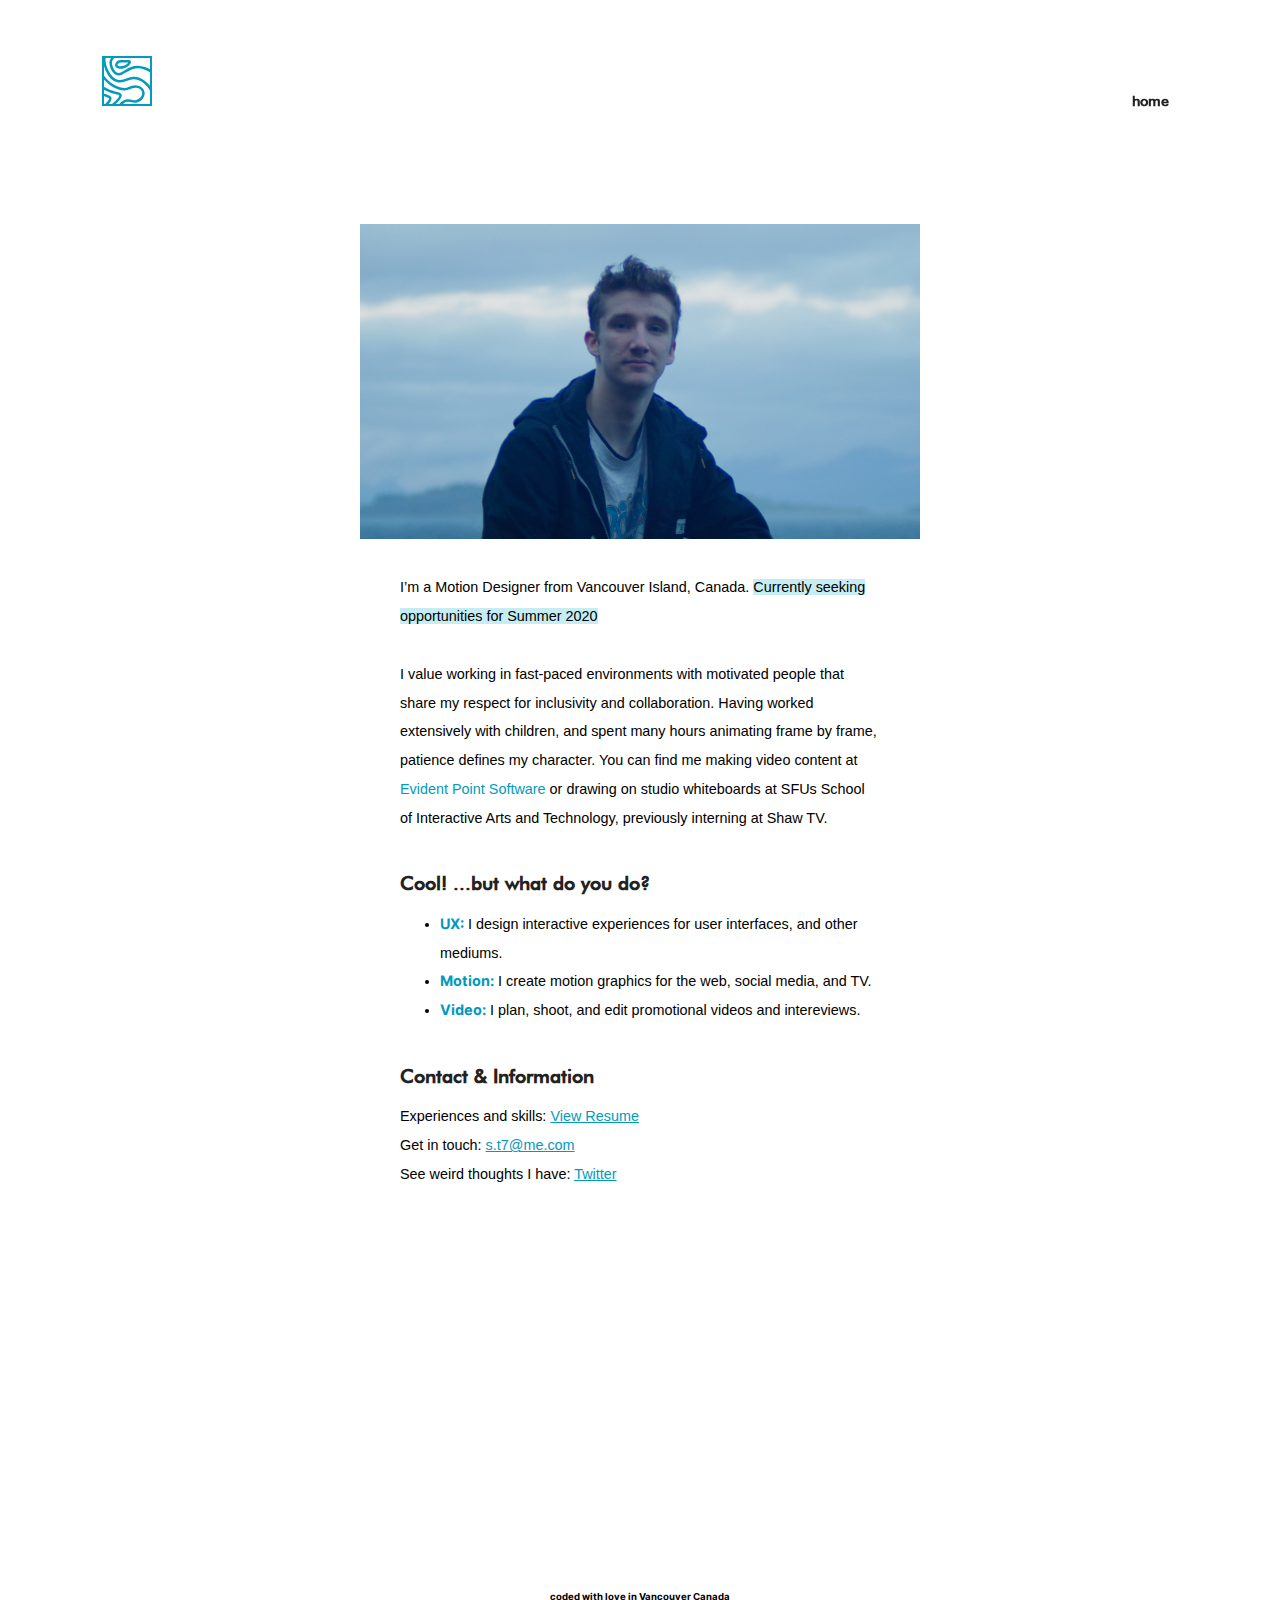
==== about.html @ 358f9675 "technically second commit" ====
<!DOCTYPE html>
<html lang=en>

<head>
  <meta charset="utf-8">
  <meta name="viewport" content="width=device-width, initial-scale=1.0">
  <title> About — Stephen T </title>
  <link rel="shortcut icon"
      type="image/png"
      href="images/favicon-logo-01.png">
  <link href="CSS/main.css" rel="stylesheet">
  <link rel="stylesheet" href="CSS/fonts.css">
  <link rel="stylesheet" href="CSS/flexbox.css">
</head>

<body>
  <!---------------------------------------------------------------------
                            MAIN NAV
  ----------------------------------------------------------------------->
  <nav class="nav-container">
    <div class="site-logo-nav">
      <a href="index.html">
        <img class= "site-logo-image"src="images/Logo-01.svg" alt="Logo: Wavy lines like weather or topographic map">  <!--style="width:50px" -->
      </a>
    </div>
    <div class="about-nav">
      <a class = "about-link" href="index.html"> home </a>
    </div>
  </nav>
  <!----------------------------------------------------------------------
                            MAIN CONTENT
  ----------------------------------------------------------------------->
  <div class="one-column-container">
    <div class="one-column-item">
      <figure class="one-column-image">
        <img class="column-image hero-image" src="images/pictureofme-01.jpg" alt="Stephen Therriault on a blue sky">
      </figure>
    </div>
    <div class="one-column-text">
        <p> I’m a Motion Designer from Vancouver Island, Canada. <em> Currently seeking opportunities for Summer 2020 </em>
    </div>
    <div class="one-column-text">
        <p> I value working in fast-paced environments with motivated people that share my respect for inclusivity and collaboration. Having worked extensively with children, and spent many hours animating frame by frame, patience defines my character. You can find me making video content at <a href"https://www.evidentpoint.com/">Evident Point Software</a> or drawing on studio whiteboards at SFUs School of Interactive Arts and Technology, previously interning at Shaw TV. </p>
    </div>
    <div class="one-column-text">
      <h4>Cool! ...but what do you do?</h4>
    </div>

    <div class="one-column-text">
        <ul>
          <li> <b> UX:</b> I design interactive experiences for user interfaces, and other mediums.</li>
          <li> <b> Motion:</b> I create motion graphics for the web, social media, and TV.</li>
          <li> <b> Video:</b> I plan, shoot, and edit promotional videos and intereviews.  </li>
        </ul>
    </div>

    <div class="one-column-text">
      <h4>Contact & Information </h4>
    </div>

    <div id="contact" class="one-column-text">
        <p>
          Experiences and skills: <a href="Resume-variant4.pdf" target="blank">View Resume</a> <br>

          Get in touch: <a href="mailto:s.t7@me.com?Subject=I'd%20like%20to%20get%20in%20touch%20with%20you" target="_top">s.t7@me.com</a><br>

          See weird thoughts I have: <a href="https://twitter.com/StephTherriault" target="blank">Twitter</a> <br>

        </p>
    </div>
    <div class=two-column-text-item>
    <!-- dummy for scroll spacing -->
    </div>
  </div>
  <footer>
    <div class="footer-text">
      <h5> coded with love in Vancouver Canada</h5>
    </div>
  </footer>
</body>
---- CSS/main.css ----
/* ------------- MAIN CONTENT -------------*/
h1{
  font-family:"Tiempos", Times, serif;
  font-size: 2.5em;
  letter-spacing: 1.9px;
  color:#222222;
}

h2{
  display: inline;
  font-family: "Futura", Verdana, sans-serif;
  font-weight: 800;
  font-size: 2em;
  color:#222222;
 /* test if this would work better as inter */
}

h3{
  font-family: "Inter", Verdana, sans-serif;
  font-weight: bold;
  font-size: 0.7em;
  color:grey;
  margin-top:0.15rem;
  margin-bottom:0.3rem;
}

h4{
  display: inline;
  font-family: "Futura", Verdana, sans-serif;
  font-weight: 800;
  font-size: 1.2em;
  color:#222222;
  margin-bottom: 0rem;
    /* test if this would work better as inter */

}
p,ol,ul{
  font-family: "Inter", Verdana, sans-serif;
  font-weight: 400;
  font-size: 0.9em;
  line-height: 1.8rem;
}

figcaption{
  font-family: "Inter", Verdana, sans-serif;
  font-weight: 800;
  font-size: 0.6em;
  line-height: 1rem;
  color:grey;
}

h5{
  font-family: "Inter", Verdana, sans-serif;
  font-weight: bold;
  font-size: 0.6em;
  line-height: 2.3rem;
}
em{
  font-style:normal;
  background-color: #c6edf4;
}

b{
  color: #029ABC;
}

a{
  color: #029ABC;
}


/* ------------- MAIN NAV -------------*/

.about-link{
  font-family: "Futura", Verdana, sans-serif;
  font-weight: 800;
  font-size: 0.9em;
  text-decoration: none;
  color:#222222;
  transition: all 0.2 ease-out;
}
.about-link:hover{
  text-decoration: underline;
}
.site-logo-image{
  width:50px;
  background-color: #FFFFFF;
  transition: all 0.14s ease-out;
  padding-left:
}
.site-logo-image:hover{
  width:60px;
  padding-left: 10px;
  background-color: #FFFFFF;
}

/* ------------- HOME CONTENT -------------*/

.scroll-indicator-active{
  width:100%;
  display:block;
  text-align: center;
  margin-top: 0;
  font-size: 1rem;
  color: #A8A8A8;
  position:relative;
  animation:bobbing 1s infinite;
  animation-direction: alternate;
  animation-timing-function: ease-in-out;
  opacity:1;
}
@keyframes bobbing {
  from{top:0px;
      opacity:0.3;}
  to{top:10px;
      opacity:1;}
}
.scroll-indicator-inactive{
  width:100%;
  display:block;
  text-align: center;
  margin-top: 0;
  font-size: 1rem;
  color: #A8A8A8;
  position:relative;
  animation:fade-out 0.4s;
  opacity:0;
}


.home-CTA{
  font-family: "Futura", Verdana, sans-serif;
  font-weight: 400;
  font-size: 16px;
  border-top-left-radius: 16px;
  border-bottom-right-radius: 16px;


  border-style: solid;
  border-width: 2px;
  border-color: #029ABC;
  color: #029ABC;
  background: #FFFFFF;
  padding-left: 2rem;
  padding-right: 2.2rem;
  padding-top: 0.5rem;
  padding-bottom: 0.5rem;
  text-decoration: none;
  transition: all 0.3s ease-out;
}

.home-CTA:hover{
  color: #FFFFFF;
  background: #029ABC;
}

/* ------------- HOME SCROLL -------------*/
.hero-active{
  animation:fade-in 0.2s 1;
  animation-direction: alternate;
  animation-timing-function: ease-in-out;
  opacity:1;
  z-index: 2;
}
@keyframes fade-in {
  from{opacity:0;}to{opacity:1;}
}
.hero-inactive{
  animation:fade-out 0.2s 1;
  animation-direction: alternate;
  animation-timing-function: ease-in-out;
  animation-delay: 0s;
  opacity:0;
  z-index: 1;
}
@keyframes fade-out {
  from{opacity:1;}to{opacity:0;}
}



/*-----------Footer content --------*/
.footer-text{
text-align: center;
}
---- CSS/fonts.css ----
@font-face{
  font-family: "Tiempos";
  font-weight: bold;
  font-style: normal;
  src: url('../fonts/TiemposHeadline-Bold.otf') format("opentype")
}

@font-face{
  font-family: "Futura";
  font-weight: medium;
  font-style: normal;
  src: url('../fonts/Futura.ttf') format("truetype");
}

@font-face{
  font-family: "Helvetica";
  font-weight: medium;
  font-style: normal;
  src: url('../fonts/Helvetica.otf') format("opentype");
}

@font-face {
  font-family: "Inter";
  font-weight: lighter;
  font-style: normal;
  src: url('../fonts/Inter-Light-Beta.otf') format("opentype");
}
@font-face {
  font-family: "Inter";
  font-weight: bold;
  font-style: normal;
  src: url('../fonts/Inter-Bold.otf') format("opentype");
}
---- CSS/flexbox.css ----
*,*::after, *::before{
  box-sizing:border-box;
}

body{
  margin-left: 10%;
  margin-right:10%;
  scroll-behavior: smooth;
  overflow-x: hidden;
}

figcaption{
  width:80%;
  display:block;
  margin-left: auto;
  margin-right: auto;
  padding-top: 0.2rem;
}

/* ------------- MAIN NAV -------------*/
nav{
  position:fixed;
  top:0;
  Left:0;
}
.site-logo-nav{
  padding:3.5rem 8%;
}
.about-nav{
    padding:5.6rem 8%;
}
.nav-container{
  width:100%;
  display: flex;
  flex-direction: row;
  align-items: baseline;
  /* For Viewing Flexbox:
  background:green;
  */
}

.site-logo-nav{
  flex: 90 1 auto;
  /* For Viewing Flexbox:
  margin:0.5rem;
  background:red; */

}
.about-nav{
  flex: 1 1 auto;
  /* For Viewing Flexbox:
  margin:0.5rem;
  background:red; */

}
/* ------------- SINGLE COLUMN -------------*/
.one-column-container{
  display:flex;
  flex-direction: column;
  align-items: center;
  justify-content: center;
  margin-right: auto;
  margin-left: auto;
  width:auto;
  max-width:40rem;
  min-width:10rem;
  /*-- for making flexbox visible:
    background-color: red; */
}
  .one-column-item{
    display: flex;
    flex: 1 1 auto;
  }
  .one-column-text{
    display: flex;
    flex: 1 1 auto;
    width:75%;
  }
  .one-column-image{
    width:100%;
    min-width: 300px;
  }
      .column-image{
        height: auto;
        width:100%;
      }
      .column-image-mockup{
        height: auto;
        display:block;
        margin-left: auto;
        margin-right: auto;
        width:60%;
        max-width: 22rem;
      }
      .column-image-half-mockup{
        height: auto;
        display:block;
        margin-left: auto;
        margin-right: auto;
        width:60%;
        max-width: 22rem;
      }
      .column-image-small{
        height: auto;
        display:block;
        margin-left: auto;
        margin-right: auto;
        width:60%;
        max-width: 28rem;
      }
.hero-image{
  margin-top: 12.5rem;
}
.iframe-container{
  overflow: hidden;
  padding-top: 49%;
  position:relative;
}
.iframe-container iframe{
  position:absolute;
  border:0;
  top: 0;
  left:0;
  height: 100%;
  width:100%;
}
/* 4x3 Aspect Ratio */
.iframe-container-4x3 {
  padding-top: 75%;
}
/* ------------- HOME COLUMNS -------------*/
.two-column-container{
  display: flex;
  flex-direction: row;

}

  .two-column-text{
    flex-direction: column;
    flex: 1 1 auto;
    max-width:100rem;
  }
    .two-column-text-item{
      flex: 1 1 auto;
      margin-right: 1.4rem;
      margin-top: 40vh;
      width:auto;
    }
      .home-text{
        max-width:28rem;
        margin-bottom:1.8rem;
        margin-top: 0.7rem;
      }

  .two-column-image{
    flex: 1 1 auto;
    width:80%;
    min-width: 300px;
    /*for making flexbox visible
    background-color: blue; */
  }
    .home-hero-image{
    position:fixed;
    width:35%;
    left:50%;
    right:auto;
    top:35vh;
    min-width: 280px;
    }

/* ------------- Mobile Styling -------------*/

/* ------------- Mobile inactive ------------- */
.mobile-home-hero{
  width:100%;
  display:none;
  margin-top: 1rem;
  margin-bottom: 0.2rem;

}

/*
 ------------- Mobile active ------------- */
@media only screen and (max-width: 686px) {

 .mobile-home-hero{
   width:100%;
   display:inline;
   margin-top: 1rem;
   margin-bottom: 0rem;

 }

 .two-column-image{
   display:none;
 }

 .home-text{
   margin-bottom:1.8rem;
   margin-top: 0rem;
 }

 .two-column-text-item{
   margin-right: 0rem;
   margin-top: 26vh;
 }
}
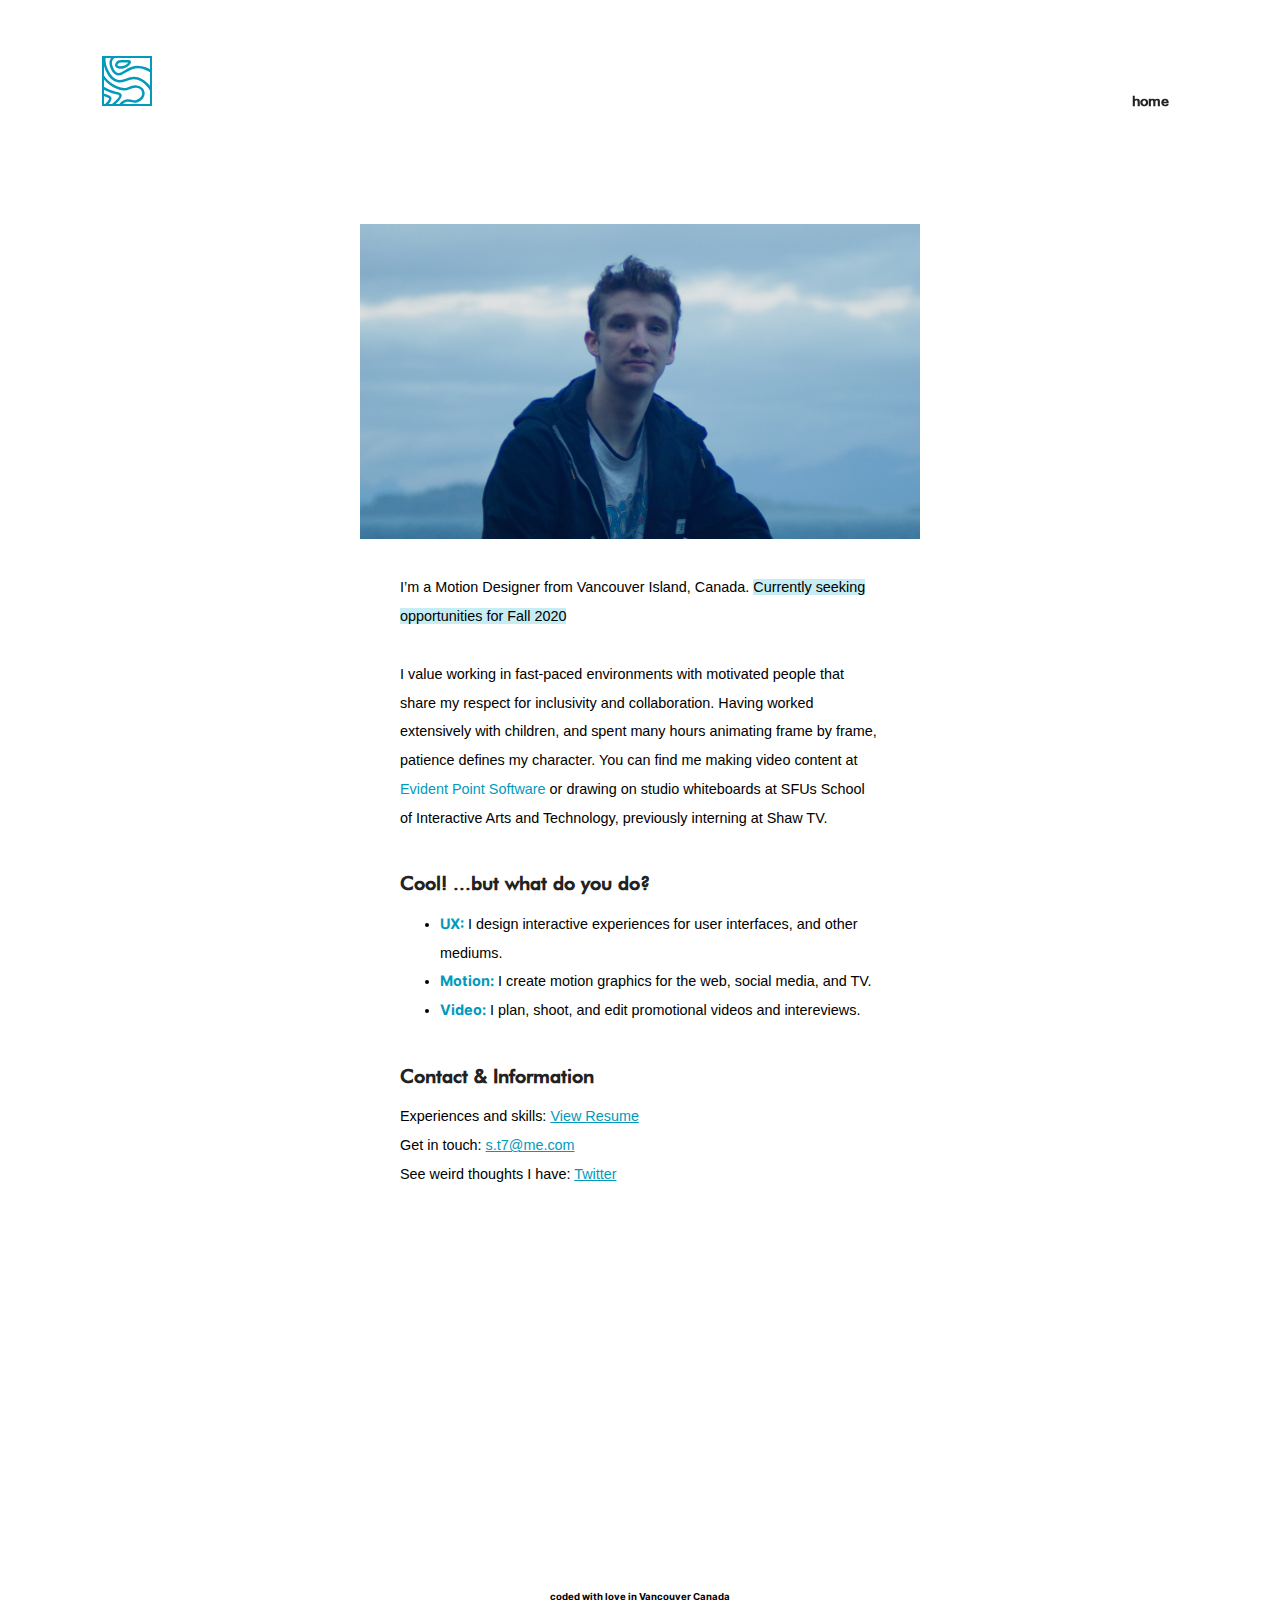
==== commit 9dac2e9c: "making the homepage coherent, adding a MTtR page" ====
--- a/about.html
+++ b/about.html
@@ -37,7 +37,7 @@
       </figure>
     </div>
     <div class="one-column-text">
-        <p> I’m a Motion Designer from Vancouver Island, Canada. <em> Currently seeking opportunities for Summer 2020 </em>
+        <p> I’m a Motion Designer from Vancouver Island, Canada. <em> Currently seeking opportunities for Fall 2020 </em>
     </div>
     <div class="one-column-text">
         <p> I value working in fast-paced environments with motivated people that share my respect for inclusivity and collaboration. Having worked extensively with children, and spent many hours animating frame by frame, patience defines my character. You can find me making video content at <a href"https://www.evidentpoint.com/">Evident Point Software</a> or drawing on studio whiteboards at SFUs School of Interactive Arts and Technology, previously interning at Shaw TV. </p>
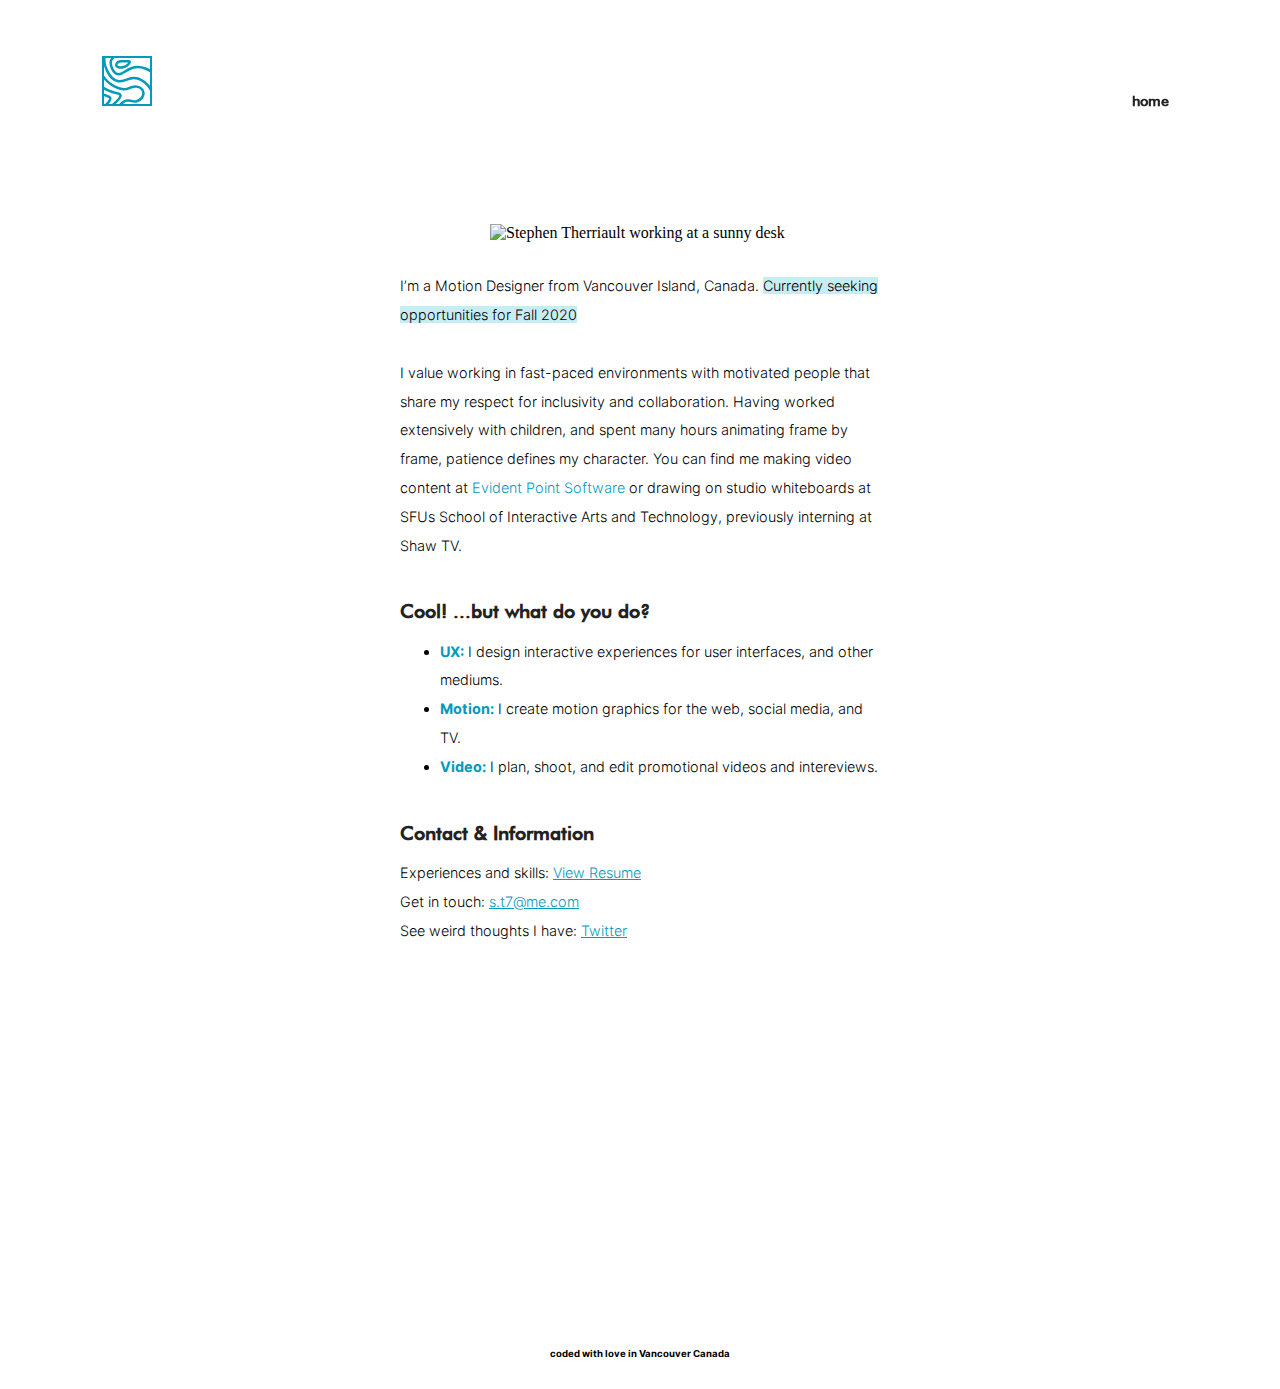
==== commit de850110: "Changed photo on the about page" ====
--- a/about.html
+++ b/about.html
@@ -33,7 +33,7 @@
   <div class="one-column-container">
     <div class="one-column-item">
       <figure class="one-column-image">
-        <img class="column-image hero-image" src="images/pictureofme-01.jpg" alt="Stephen Therriault on a blue sky">
+        <img class="column-image hero-image" src="images/StephWorking.jpg" alt="Stephen Therriault working at a sunny desk">
       </figure>
     </div>
     <div class="one-column-text">
--- a/CSS/fonts.css
+++ b/CSS/fonts.css
@@ -23,7 +23,7 @@
   font-family: "Inter";
   font-weight: lighter;
   font-style: normal;
-  src: url('../fonts/Inter-Light-Beta.otf') format("opentype");
+  src: url('../fonts/Inter-Light-BETA.otf') format("opentype");
 }
 @font-face {
   font-family: "Inter";
--- a/CSS/flexbox.css
+++ b/CSS/flexbox.css
@@ -198,6 +198,7 @@
  .home-text{
    margin-bottom:1.8rem;
    margin-top: 0rem;
+   max-width: 686px;
  }
 
  .two-column-text-item{
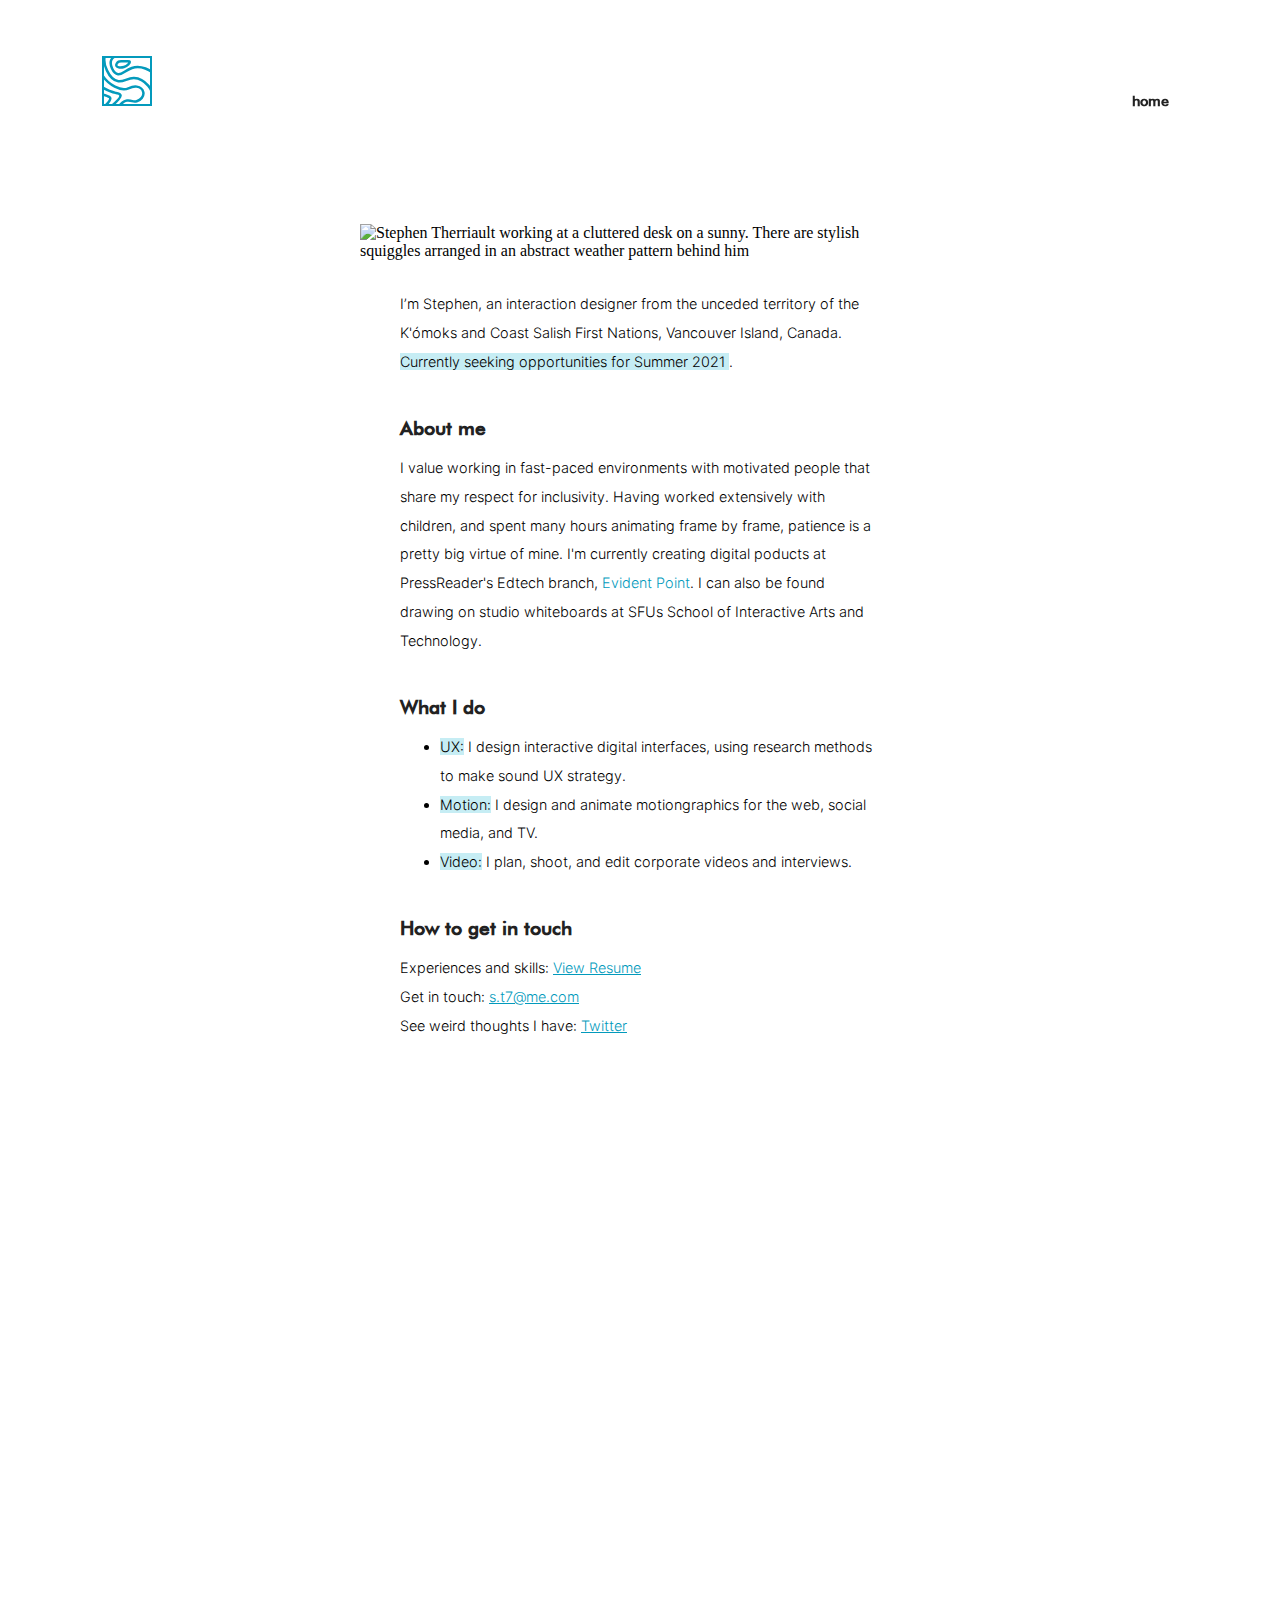
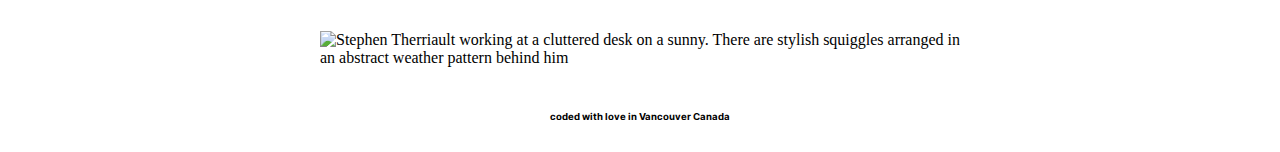
==== commit d639b88c: "feb 8 2021 update" ====
--- a/about.html
+++ b/about.html
@@ -33,47 +33,54 @@
   <div class="one-column-container">
     <div class="one-column-item">
       <figure class="one-column-image">
-        <img class="column-image hero-image" src="images/StephWorking.jpg" alt="Stephen Therriault working at a sunny desk">
+        <img class="column-image hero-image" src="images/main-about/desk.png" alt="Stephen Therriault working at a cluttered desk on a sunny. There are stylish squiggles arranged in an abstract weather pattern behind him">
       </figure>
     </div>
     <div class="one-column-text">
-        <p> I’m a Motion Designer from Vancouver Island, Canada. <em> Currently seeking opportunities for Fall 2020 </em>
+        <p> I’m Stephen, an interaction designer from the unceded territory of the K'ómoks and Coast Salish First Nations, Vancouver Island, Canada. <em> Currently seeking opportunities for Summer 2021 </em>.
     </div>
     <div class="one-column-text">
-        <p> I value working in fast-paced environments with motivated people that share my respect for inclusivity and collaboration. Having worked extensively with children, and spent many hours animating frame by frame, patience defines my character. You can find me making video content at <a href"https://www.evidentpoint.com/">Evident Point Software</a> or drawing on studio whiteboards at SFUs School of Interactive Arts and Technology, previously interning at Shaw TV. </p>
+      <h4>About me</h4>
     </div>
     <div class="one-column-text">
-      <h4>Cool! ...but what do you do?</h4>
+        <p> I value working in fast-paced environments with motivated people that share my respect for inclusivity. Having worked extensively with children, and spent many hours animating frame by frame, patience is a pretty big virtue of mine. I'm currently creating digital poducts at PressReader's Edtech branch, <a href"https://www.evidentpoint.com/">Evident Point</a>. I can also be found drawing on studio whiteboards at SFUs School of Interactive Arts and Technology. </p>
+    </div>
+    <div class="one-column-text">
+      <h4>What I do</h4>
     </div>
 
     <div class="one-column-text">
         <ul>
-          <li> <b> UX:</b> I design interactive experiences for user interfaces, and other mediums.</li>
-          <li> <b> Motion:</b> I create motion graphics for the web, social media, and TV.</li>
-          <li> <b> Video:</b> I plan, shoot, and edit promotional videos and intereviews.  </li>
+          <li> <em> UX:</em> I design interactive digital interfaces, using research methods to make sound UX strategy.</li>
+          <li> <em> Motion:</em> I design and animate motiongraphics for the web, social media, and TV.</li>
+          <li> <em> Video:</em> I plan, shoot, and edit corporate videos and interviews.  </li>
         </ul>
     </div>
 
     <div class="one-column-text">
-      <h4>Contact & Information </h4>
+      <h4>How to get in touch </h4>
     </div>
 
     <div id="contact" class="one-column-text">
         <p>
-          Experiences and skills: <a href="Resume-variant4.pdf" target="blank">View Resume</a> <br>
+          Experiences and skills: <a href="Stephen_Therriault_Resume.pdf" target="blank">View Resume</a> <br>
 
           Get in touch: <a href="mailto:s.t7@me.com?Subject=I'd%20like%20to%20get%20in%20touch%20with%20you" target="_top">s.t7@me.com</a><br>
 
           See weird thoughts I have: <a href="https://twitter.com/StephTherriault" target="blank">Twitter</a> <br>
-
         </p>
     </div>
+
     <div class=two-column-text-item>
     <!-- dummy for scroll spacing -->
     </div>
+    <figure class="one-column-image">
+      <img class="column-image hero-image" src="images/main-about/goof.png" alt="Stephen Therriault working at a cluttered desk on a sunny. There are stylish squiggles arranged in an abstract weather pattern behind him">
+    </figure>
   </div>
   <footer>
     <div class="footer-text">
+
       <h5> coded with love in Vancouver Canada</h5>
     </div>
   </footer>
--- a/CSS/flexbox.css
+++ b/CSS/flexbox.css
@@ -159,6 +159,7 @@
     /*for making flexbox visible
     background-color: blue; */
   }
+
     .home-hero-image{
     position:fixed;
     width:35%;
@@ -168,10 +169,25 @@
     min-width: 280px;
     }
 
+    .video-wrapper{
+      display: relative;
+      position: relative;
+      padding-bottom: 56.25%;
+      height: 0;
+      width: 100%;
+    }
+    .video-wrapper iframe{
+      position: absolute;
+      top:0;
+      left: 0;
+      width: 100%;
+      height: 100%;
+    }
+
 /* ------------- Mobile Styling -------------*/
 
 /* ------------- Mobile inactive ------------- */
-.mobile-home-hero{
+.mobile-home-hero, .video-wrapper-mobile{
   width:100%;
   display:none;
   margin-top: 1rem;
@@ -183,12 +199,28 @@
  ------------- Mobile active ------------- */
 @media only screen and (max-width: 686px) {
 
- .mobile-home-hero{
+
+ .mobile-home-hero, .video-wrapper-mobile{
    width:100%;
    display:inline;
-   margin-top: 1rem;
-   margin-bottom: 0rem;
-
+   margin-top: 0.5rem;
+   margin-bottom: 0.5rem;
+ }
+ .video-wrapper-mobile iframe{
+   position: absolute;
+   top:0;
+   left: 0;
+   width: 100%;
+   height: 100%;
+ }
+ .video-wrapper-mobile{
+   display: flex;
+   position: relative;
+   padding-bottom: 56.25%;
+   height: 0;
+   width: 100%;
+   margin-top: 0rem;
+   margin-bottom: 1rem;
  }
 
  .two-column-image{
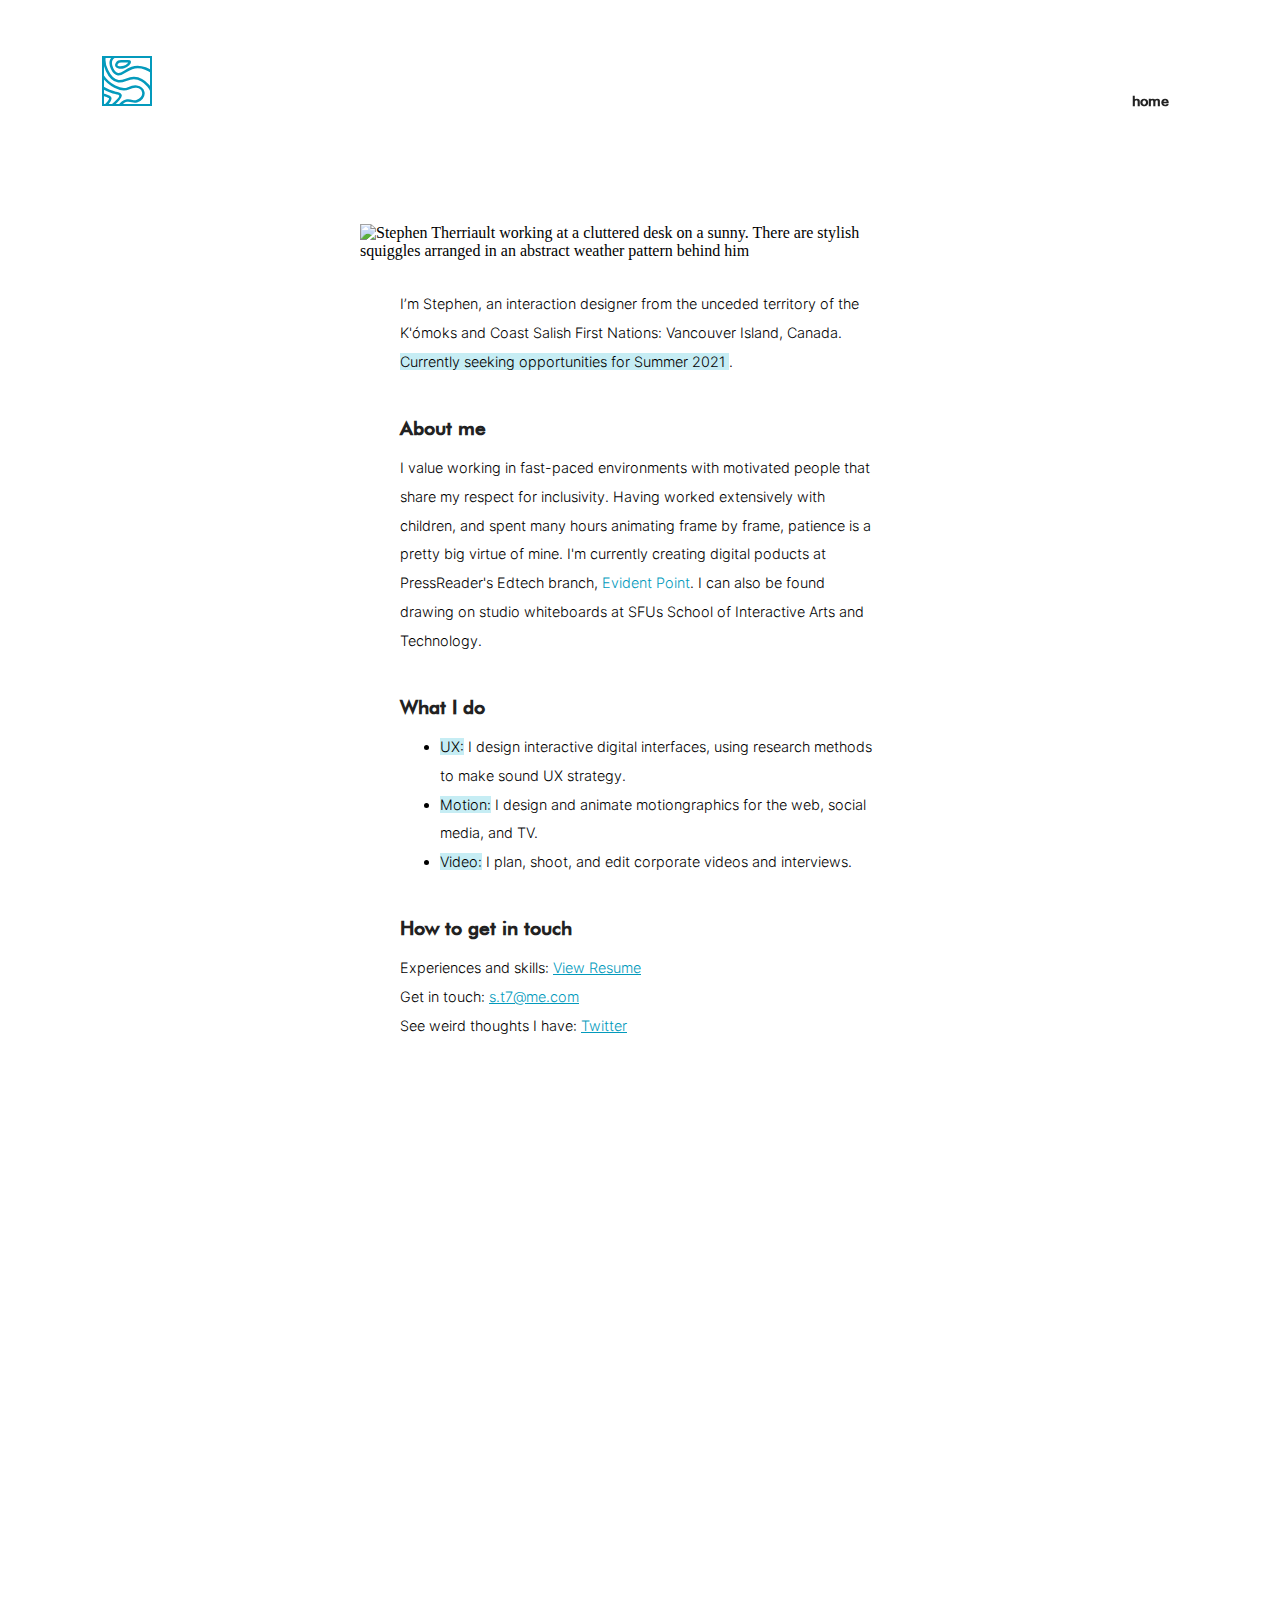
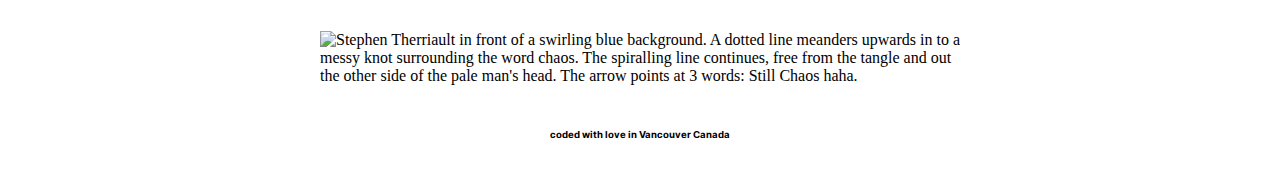
==== commit 91dc52c5: "Added new images" ====
--- a/about.html
+++ b/about.html
@@ -37,7 +37,7 @@
       </figure>
     </div>
     <div class="one-column-text">
-        <p> I’m Stephen, an interaction designer from the unceded territory of the K'ómoks and Coast Salish First Nations, Vancouver Island, Canada. <em> Currently seeking opportunities for Summer 2021 </em>.
+        <p> I’m Stephen, an interaction designer from the unceded territory of the K'ómoks and Coast Salish First Nations: Vancouver Island, Canada. <em> Currently seeking opportunities for Summer 2021 </em>.
     </div>
     <div class="one-column-text">
       <h4>About me</h4>
@@ -75,7 +75,7 @@
     <!-- dummy for scroll spacing -->
     </div>
     <figure class="one-column-image">
-      <img class="column-image hero-image" src="images/main-about/goof.png" alt="Stephen Therriault working at a cluttered desk on a sunny. There are stylish squiggles arranged in an abstract weather pattern behind him">
+      <img class="column-image hero-image" src="images/main-about/goof.png" alt="Stephen Therriault in front of a swirling blue background. A dotted line meanders upwards in to a messy knot surrounding the word chaos. The spiralling line continues, free from the tangle and out the other side of the pale man's head. The arrow points at 3 words: Still Chaos haha.">
     </figure>
   </div>
   <footer>
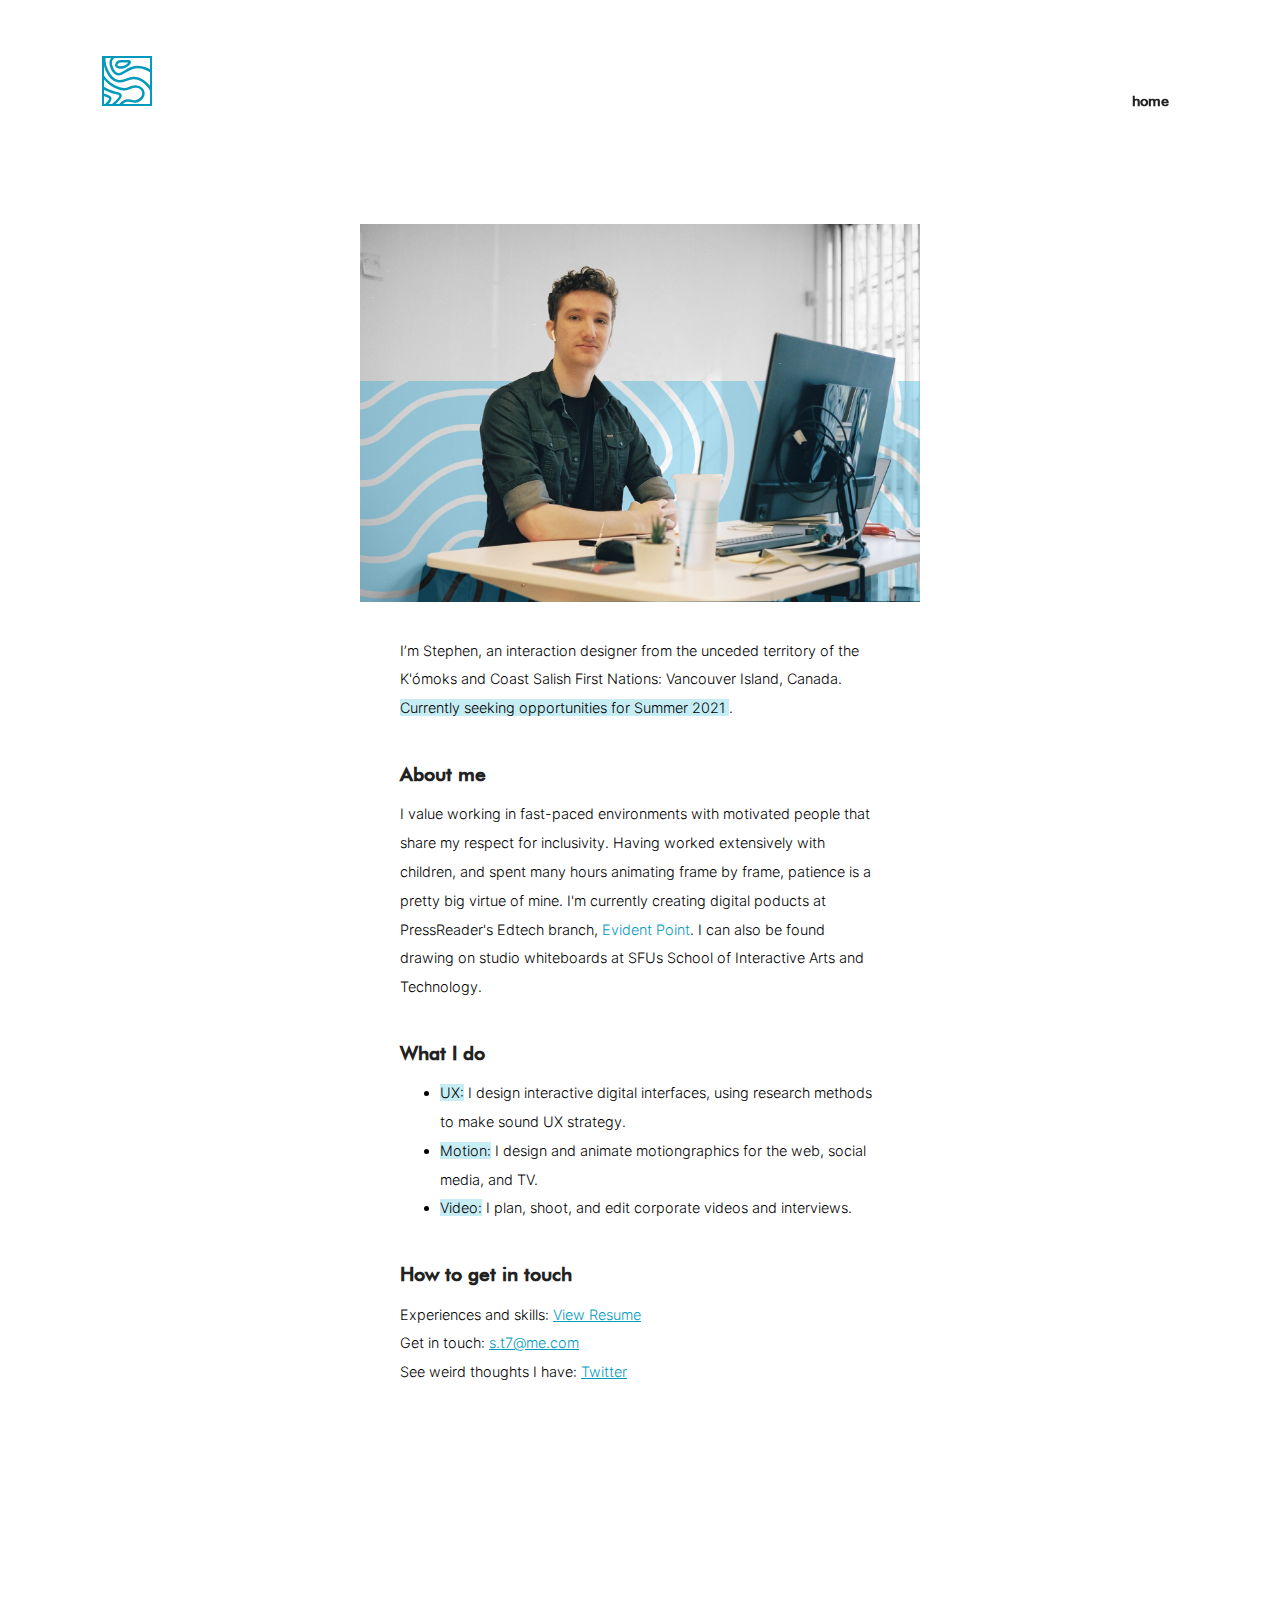
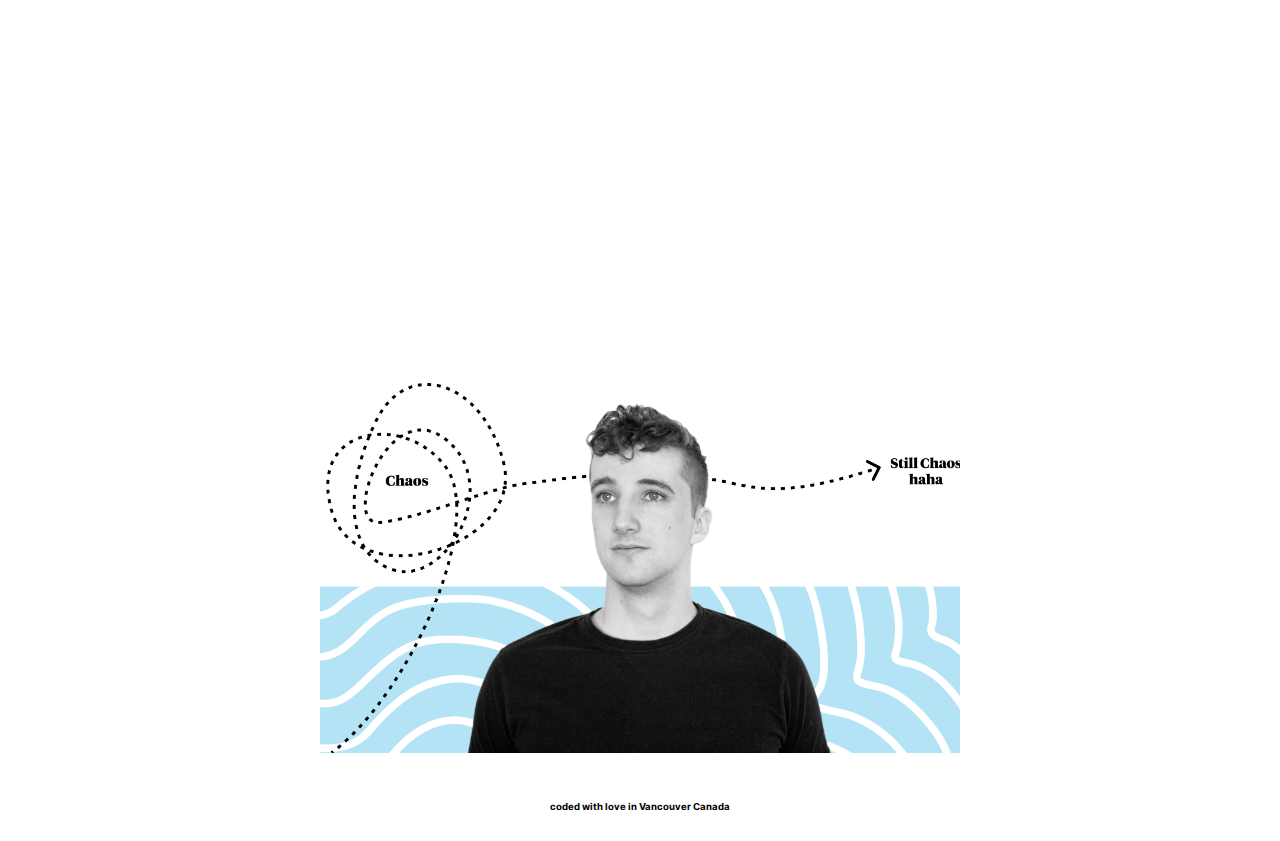
==== commit d4f02c0a: "Fixed issue causing about images loading error" ====
--- a/about.html
+++ b/about.html
@@ -33,7 +33,7 @@
   <div class="one-column-container">
     <div class="one-column-item">
       <figure class="one-column-image">
-        <img class="column-image hero-image" src="images/main-about/desk.png" alt="Stephen Therriault working at a cluttered desk on a sunny. There are stylish squiggles arranged in an abstract weather pattern behind him">
+        <img class="column-image hero-image" src="images/Main-About/desk.png" alt="Stephen Therriault working at a cluttered desk on a sunny. There are stylish squiggles arranged in an abstract weather pattern behind him">
       </figure>
     </div>
     <div class="one-column-text">
@@ -75,7 +75,7 @@
     <!-- dummy for scroll spacing -->
     </div>
     <figure class="one-column-image">
-      <img class="column-image hero-image" src="images/main-about/goof.png" alt="Stephen Therriault in front of a swirling blue background. A dotted line meanders upwards in to a messy knot surrounding the word chaos. The spiralling line continues, free from the tangle and out the other side of the pale man's head. The arrow points at 3 words: Still Chaos haha.">
+      <img class="column-image hero-image" src="images/Main-About/goof.png" alt="Stephen Therriault in front of a swirling blue background. A dotted line meanders upwards in to a messy knot surrounding the word chaos. The spiralling line continues, free from the tangle and out the other side of the pale man's head. The arrow points at 3 words: Still Chaos haha.">
     </figure>
   </div>
   <footer>
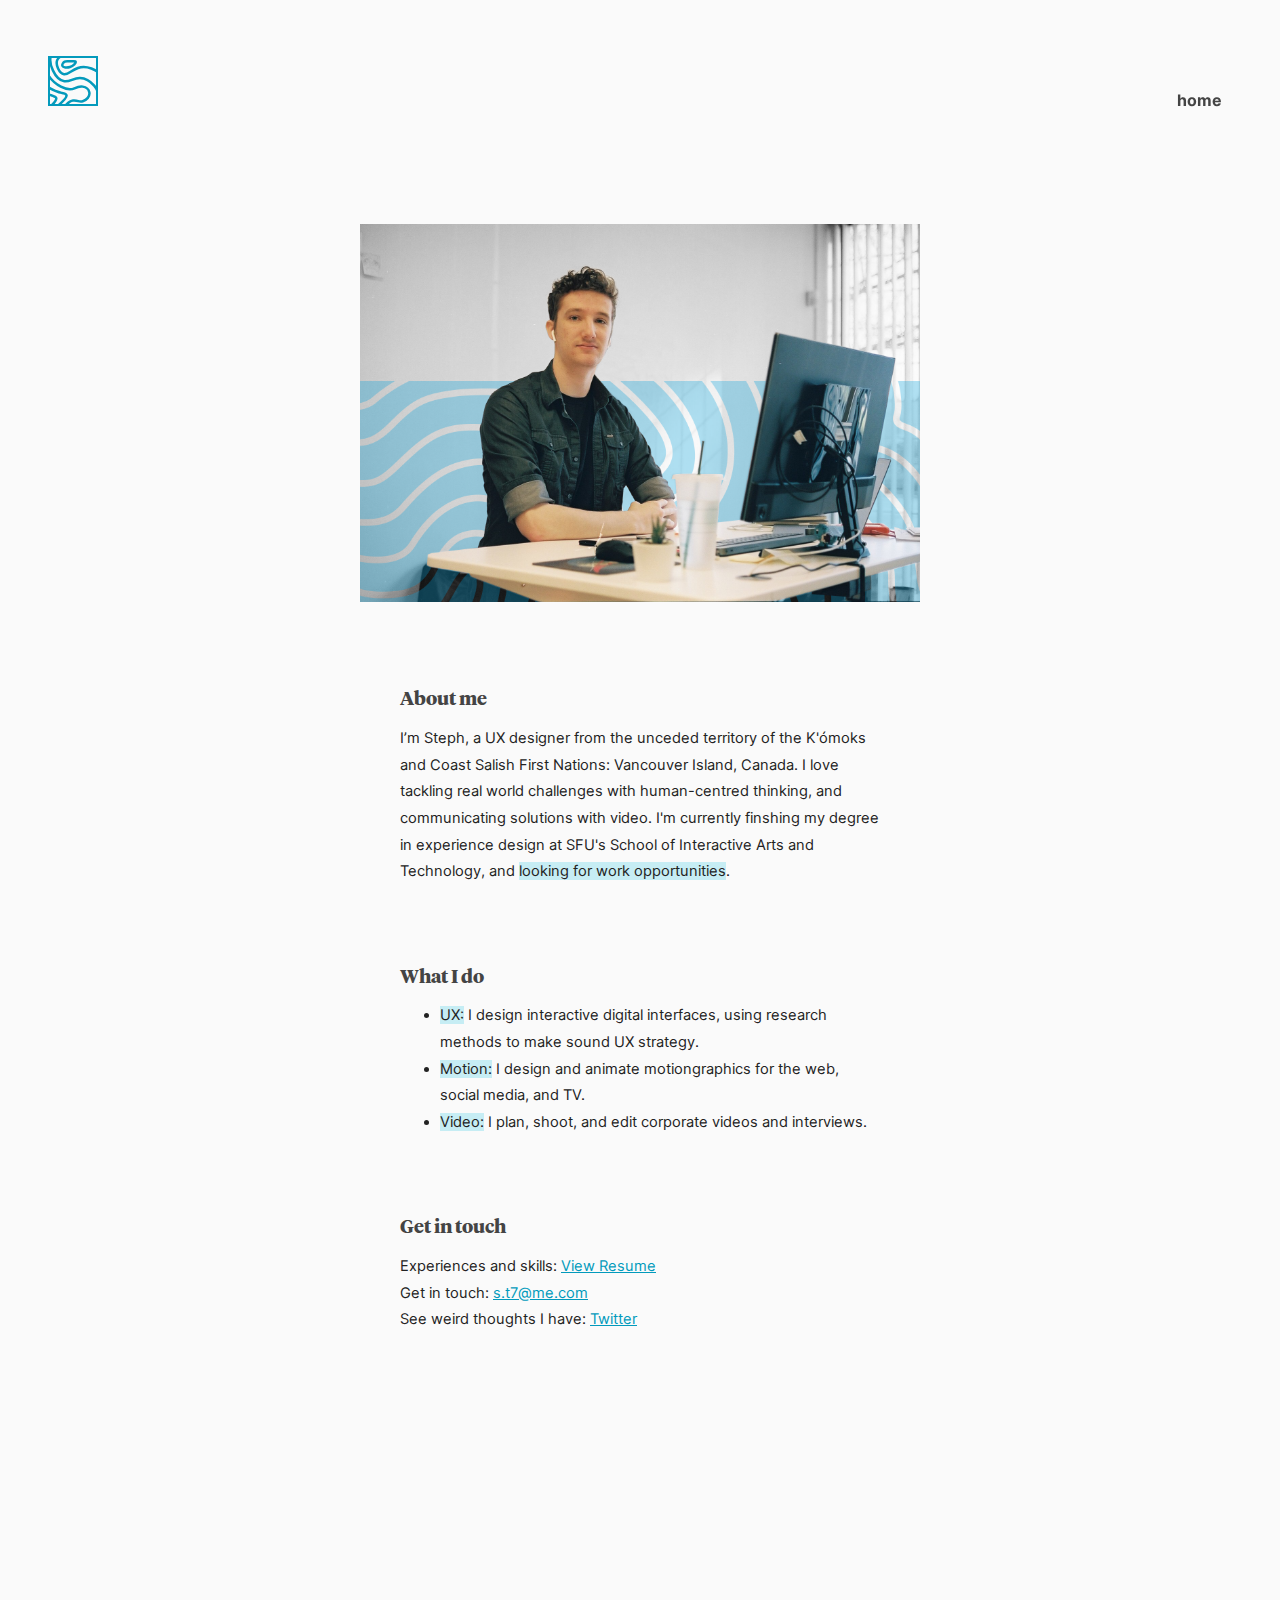
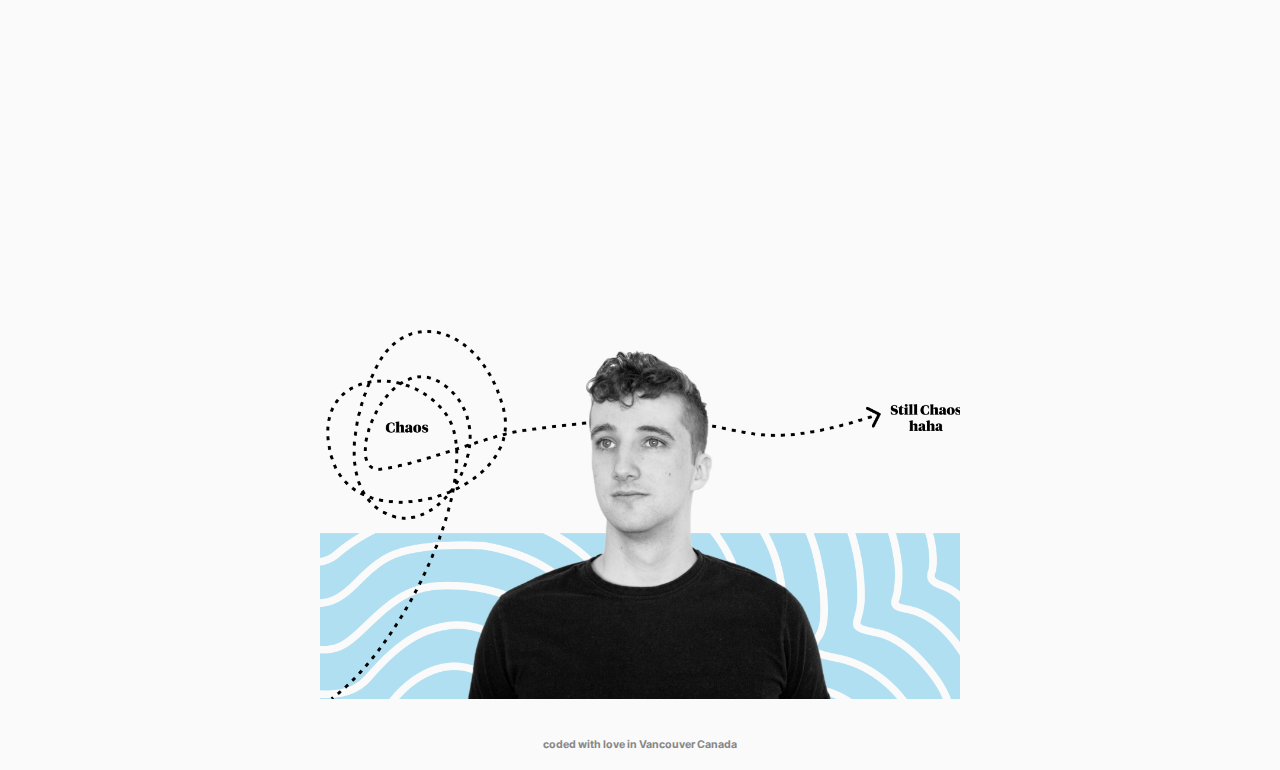
==== commit 8a504f58: "Updating about page" ====
--- a/about.html
+++ b/about.html
@@ -4,7 +4,7 @@
 <head>
   <meta charset="utf-8">
   <meta name="viewport" content="width=device-width, initial-scale=1.0">
-  <title> About — Stephen T </title>
+  <title> About — Steph T </title>
   <link rel="shortcut icon"
       type="image/png"
       href="images/favicon-logo-01.png">
@@ -33,17 +33,14 @@
   <div class="one-column-container">
     <div class="one-column-item">
       <figure class="one-column-image">
-        <img class="column-image hero-image" src="images/Main-About/desk.png" alt="Stephen Therriault working at a cluttered desk on a sunny. There are stylish squiggles arranged in an abstract weather pattern behind him">
+        <img class="column-image hero-image" src="images/Main-About/desk.png" alt="Stephen Therriault working at a cluttered desk on a sunny day. There are stylish squiggles arranged in an abstract weather pattern behind him">
       </figure>
-    </div>
-    <div class="one-column-text">
-        <p> I’m Stephen, an interaction designer from the unceded territory of the K'ómoks and Coast Salish First Nations: Vancouver Island, Canada. <em> Currently seeking opportunities for Summer 2021 </em>.
     </div>
     <div class="one-column-text">
       <h4>About me</h4>
     </div>
     <div class="one-column-text">
-        <p> I value working in fast-paced environments with motivated people that share my respect for inclusivity. Having worked extensively with children, and spent many hours animating frame by frame, patience is a pretty big virtue of mine. I'm currently creating digital poducts at PressReader's Edtech branch, <a href"https://www.evidentpoint.com/">Evident Point</a>. I can also be found drawing on studio whiteboards at SFUs School of Interactive Arts and Technology. </p>
+        <p> I’m Steph, a UX designer from the unceded territory of the K'ómoks and Coast Salish First Nations: Vancouver Island, Canada. I love tackling real world challenges with human-centred thinking, and communicating solutions with video. I'm currently finshing my degree in experience design at SFU's School of Interactive Arts and Technology, and <em> looking for work opportunities</em>. </p>
     </div>
     <div class="one-column-text">
       <h4>What I do</h4>
@@ -58,12 +55,12 @@
     </div>
 
     <div class="one-column-text">
-      <h4>How to get in touch </h4>
+      <h4> Get in touch </h4>
     </div>
 
     <div id="contact" class="one-column-text">
         <p>
-          Experiences and skills: <a href="Stephen_Therriault_Resume.pdf" target="blank">View Resume</a> <br>
+          Experiences and skills: <a href="images/Steph_Therriault_resume.pdf" target="blank">View Resume</a> <br>
 
           Get in touch: <a href="mailto:s.t7@me.com?Subject=I'd%20like%20to%20get%20in%20touch%20with%20you" target="_top">s.t7@me.com</a><br>
 
--- a/CSS/main.css
+++ b/CSS/main.css
@@ -1,59 +1,73 @@
 /* ------------- MAIN CONTENT -------------*/
+body{
+  background-color: #FAFAFA;
+}
+
 h1{
   font-family:"Tiempos", Times, serif;
-  font-size: 2.5em;
-  letter-spacing: 1.9px;
-  color:#222222;
+  /*font-size: 2.5em;*/
+  font-size:44pt;
+  line-height: 48pt;
+  color:#333333;
+  margin-bottom: 18px;
 }
 
 h2{
   display: inline;
-  font-family: "Futura", Verdana, sans-serif;
-  font-weight: 800;
-  font-size: 2em;
-  color:#222222;
+  font-family: "Tiempos", Times, serif;
+  font-weight: Black;
+  font-size: 18pt;
+  line-height: 20pt;
+  color:#444444;
+  color:#444444;
+  margin-block-start:0px;
+  margin-block-end:0px;
  /* test if this would work better as inter */
 }
 
 h3{
   font-family: "Inter", Verdana, sans-serif;
   font-weight: bold;
-  font-size: 0.7em;
-  color:grey;
-  margin-top:0.15rem;
-  margin-bottom:0.3rem;
+  font-size: 8pt;
+  line-height: 8pt;
+  color:#888888;
 }
 
 h4{
   display: inline;
-  font-family: "Futura", Verdana, sans-serif;
-  font-weight: 800;
-  font-size: 1.2em;
-  color:#222222;
-  margin-bottom: 0rem;
-    /* test if this would work better as inter */
+  font-family: "Tiempos", Times, serif;
+  font-weight: Black;
+  font-size: 14pt;
+  line-height: 18pt;
+  color:#444444;
+  margin-block-start:0px;
+  margin-block-end:0px;
+  margin-top: 64px;
+
 
 }
 p,ol,ul{
   font-family: "Inter", Verdana, sans-serif;
-  font-weight: 400;
-  font-size: 0.9em;
-  line-height: 1.8rem;
+  font-weight: regular;
+  font-size: 11pt;
+  line-height: 20pt;
+  color:#222222;
 }
 
 figcaption{
   font-family: "Inter", Verdana, sans-serif;
-  font-weight: 800;
-  font-size: 0.6em;
-  line-height: 1rem;
-  color:grey;
+  font-weight: regular;
+  font-size: 8pt;
+  line-height: 12pt;
+  color:#222222;
 }
 
 h5{
   font-family: "Inter", Verdana, sans-serif;
   font-weight: bold;
-  font-size: 0.6em;
-  line-height: 2.3rem;
+  font-size: 8pt;
+  line-height: 12pt;
+  color:#888888;
 }
 em{
   font-style:normal;
@@ -72,11 +86,11 @@
 /* ------------- MAIN NAV -------------*/
 
 .about-link{
-  font-family: "Futura", Verdana, sans-serif;
-  font-weight: 800;
-  font-size: 0.9em;
+  font-family: "Inter", Verdana, sans-serif;
+  font-weight: Bold;
+  font-size: 12pt;
   text-decoration: none;
-  color:#222222;
+  color:#444444;
   transition: all 0.2 ease-out;
 }
 .about-link:hover{
@@ -84,14 +98,13 @@
 }
 .site-logo-image{
   width:50px;
-  background-color: #FFFFFF;
+  background-color: #FAFAFA;
   transition: all 0.14s ease-out;
-  padding-left:
 }
 .site-logo-image:hover{
   width:60px;
   padding-left: 10px;
-  background-color: #FFFFFF;
+  background-color: #FAFAFA;
 }
 
 /* ------------- HOME CONTENT -------------*/
@@ -102,7 +115,7 @@
   text-align: center;
   margin-top: 0;
   font-size: 1rem;
-  color: #A8A8A8;
+  color: #888888;
   position:relative;
   animation:bobbing 1s infinite;
   animation-direction: alternate;
@@ -121,7 +134,7 @@
   text-align: center;
   margin-top: 0;
   font-size: 1rem;
-  color: #A8A8A8;
+  color: #888888;
   position:relative;
   animation:fade-out 0.4s;
   opacity:0;
@@ -129,34 +142,35 @@
 
 
 .home-CTA{
-  font-family: "Futura", Verdana, sans-serif;
-  font-weight: 400;
-  font-size: 16px;
-  border-top-left-radius: 16px;
-  border-bottom-right-radius: 16px;
+  font-family: "Inter", Verdana, sans-serif;
+  font-weight: medium;
+  font-size: 12pt;
+  line-height: 16pt;
+  border-bottom-left-radius: 12px;
+  border-top-right-radius: 12px;
 
 
   border-style: solid;
   border-width: 2px;
   border-color: #029ABC;
   color: #029ABC;
-  background: #FFFFFF;
-  padding-left: 2rem;
-  padding-right: 2.2rem;
+  background: #FAFAFA;
+  padding-left: 1rem;
+  padding-right: 1.2rem;
   padding-top: 0.5rem;
   padding-bottom: 0.5rem;
   text-decoration: none;
-  transition: all 0.3s ease-out;
+  transition: all 0.22s ease-out;
 }
 
 .home-CTA:hover{
-  color: #FFFFFF;
+  color: #FAFAFA;
   background: #029ABC;
 }
 
 /* ------------- HOME SCROLL -------------*/
 .hero-active{
-  animation:fade-in 0.2s 1;
+  animation:fade-in 0.25s 1;
   animation-direction: alternate;
   animation-timing-function: ease-in-out;
   opacity:1;
@@ -166,7 +180,7 @@
   from{opacity:0;}to{opacity:1;}
 }
 .hero-inactive{
-  animation:fade-out 0.2s 1;
+  animation:fade-out 0.25s 1;
   animation-direction: alternate;
   animation-timing-function: ease-in-out;
   animation-delay: 0s;
--- a/CSS/fonts.css
+++ b/CSS/fonts.css
@@ -27,6 +27,18 @@
 }
 @font-face {
   font-family: "Inter";
+  font-weight: medium;
+  font-style: normal;
+  src: url('../fonts/Inter-Medium.otf') format("opentype");
+}
+@font-face {
+  font-family: "Inter";
+  font-weight: regular;
+  font-style: normal;
+  src: url('../fonts/Inter-Regular.otf') format("opentype");
+}
+@font-face {
+  font-family: "Inter";
   font-weight: bold;
   font-style: normal;
   src: url('../fonts/Inter-Bold.otf') format("opentype");
--- a/CSS/flexbox.css
+++ b/CSS/flexbox.css
@@ -3,8 +3,8 @@
 }
 
 body{
-  margin-left: 10%;
-  margin-right:10%;
+  margin-left: 120px;
+  margin-right: 120px;
   scroll-behavior: smooth;
   overflow-x: hidden;
 }
@@ -25,9 +25,19 @@
 }
 .site-logo-nav{
   padding:3.5rem 8%;
+  padding-left: 48px;
+  flex: 90 1 auto;
+  /* For Viewing Flexbox:
+  margin:0.5rem;
+  background:red; */
 }
 .about-nav{
     padding:5.6rem 8%;
+    padding-right: 48px;
+    flex: 1 1 auto;
+    /* For Viewing Flexbox:
+    margin:0.5rem;
+    background:red; */
 }
 .nav-container{
   width:100%;
@@ -39,20 +49,7 @@
   */
 }
 
-.site-logo-nav{
-  flex: 90 1 auto;
-  /* For Viewing Flexbox:
-  margin:0.5rem;
-  background:red; */
-
-}
-.about-nav{
-  flex: 1 1 auto;
-  /* For Viewing Flexbox:
-  margin:0.5rem;
-  background:red; */
-
-}
+
 /* ------------- SINGLE COLUMN -------------*/
 .one-column-container{
   display:flex;
@@ -75,6 +72,7 @@
     display: flex;
     flex: 1 1 auto;
     width:75%;
+    margin-top:0px;
   }
   .one-column-image{
     width:100%;
@@ -199,6 +197,16 @@
  ------------- Mobile active ------------- */
 @media only screen and (max-width: 686px) {
 
+  body{
+    margin-left: 8%;
+    margin-right: 8%;
+  }
+  .site-logo-nav{
+      padding:5.6rem 8%;
+  }
+  .about-nav{
+      padding:5.6rem 8%;
+  }
 
  .mobile-home-hero, .video-wrapper-mobile{
    width:100%;
